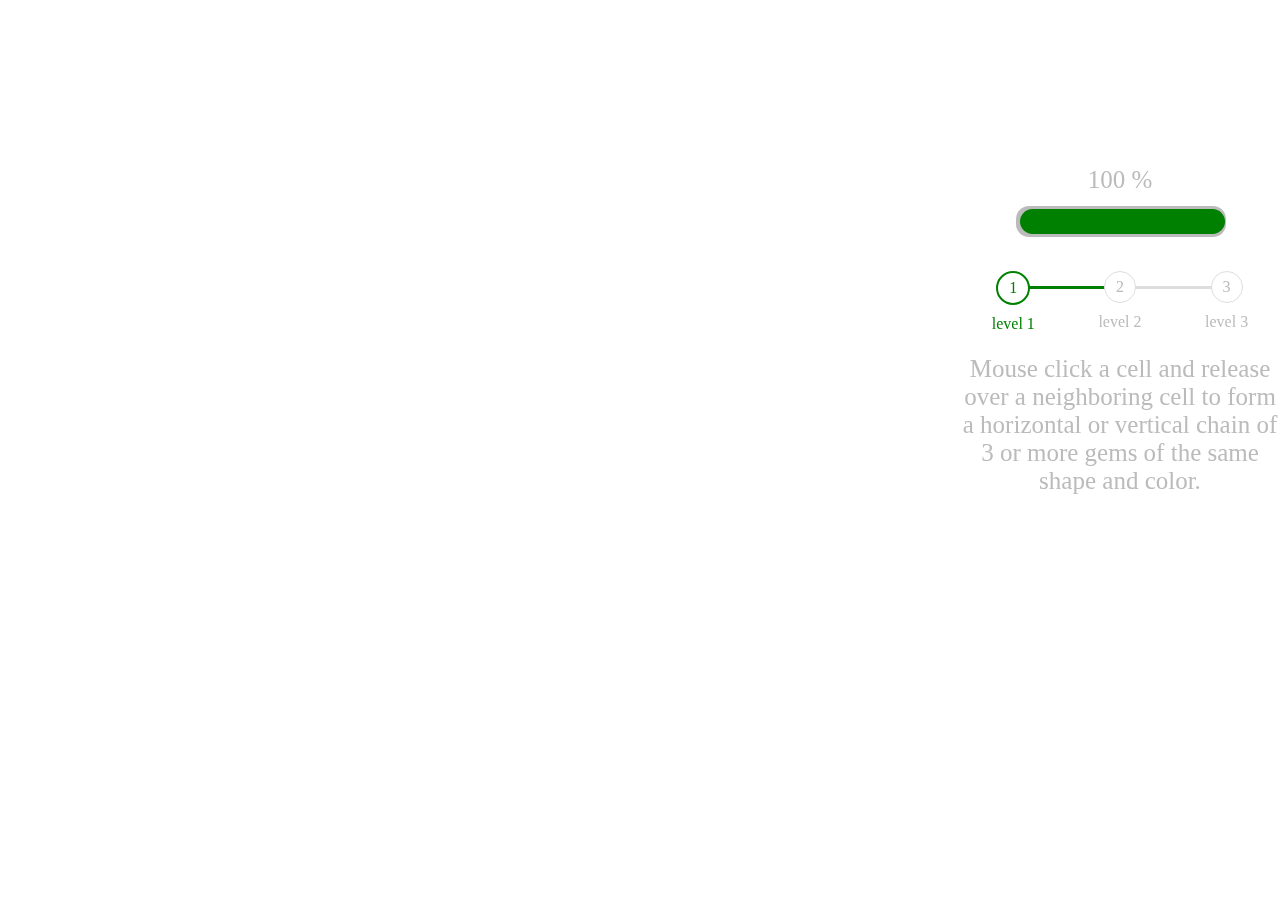
==== Src/index.html @ 78b96a9d "Megan Zhao's code" ====
<!DOCTYPE html>
<html>	
<head>
	<title>Gem Swap Game</title>
	<meta name="viewport" content="width=device-width, initial-scale=1" />
	<meta http-equiv="Content-Type" content="text/html; charset=utf-8" />
	<link rel="stylesheet" type="text/css" href="css/style.css" />
</head>

	<script src="../WebGLMath/js/Mat4.js"></script>
	<script src="../WebGLMath/js/Vec1.js"></script>
	<script src="../WebGLMath/js/Vec2.js"></script>
	<script src="../WebGLMath/js/Vec3.js"></script>
	<script src="../WebGLMath/js/Vec4.js"></script>
	<script src="../WebGLMath/js/Sampler2D.js"></script>
	<script src="../WebGLMath/js/SamplerCube.js"></script>
	<script src="../WebGLMath/js/VecArray.js"></script>
	<script src="../WebGLMath/js/Vec1Array.js"></script>
	<script src="../WebGLMath/js/Vec2Array.js"></script>
	<script src="../WebGLMath/js/Vec3Array.js"></script>
	<script src="../WebGLMath/js/Vec4Array.js"></script>
	<script src="../WebGLMath/js/Mat4Array.js"></script>
	<script src="../WebGLMath/js/Sampler2DArray.js"></script>
	<script src="../WebGLMath/js/SamplerCubeArray.js"></script>
	<script src="../WebGLMath/js/UniformReflectionFactories.js"></script>
	
<body>
	<div id="container">

	  <canvas id="canvas"></canvas>

	  <div id="plusScore"></div>

	  <div id="overlay">

  		
			<!-- score -->
  			<div id="scoreSection">Score&nbsp;:&nbsp;<span id="score"></span>/500</div>

	  		<!-- progress bar -->
		  	<div id="percentCount">100 %</div>
		  	<div id="plusTime"></div>
		  	<div class="progress-bar">
		  			<div id="progress"></div>
		  	</div>

  			<!-- swaps for level 2 -->
		  	<div id="swapsSection"><span id="swaps"></span>&nbsp; swaps left</div>

		  	<!-- level bar -->
		  	<div class="levelbar">
		  		<li class="active1">level 1</li>
		  		<li class="active2">level 2</li>
		  		<li class="active3">level 3</li>
		  	</div>
				<div id="percentCount"><br><br><br>Mouse click a cell and release over a neighboring cell to form a horizontal or vertical chain of 3 or more gems of the same shape and color.</div> 

	  </div>	
	  
	</div>
  
	<script src="js/keycodes.js"></script>
	<script src="js/Shader.js"></script>	
		<script src="js/shaders/idle_vs.essl"></script>
		<script src="js/shaders/solid_fs.essl"></script>
		<script src="js/shaders/change_fs.essl"></script>
		<script src="js/shaders/color_fs.essl"></script>
	<script src="js/Program.js"></script>
	<script src="js/QuadGeometry.js"></script>
	<script src="js/StarGeometry.js"></script>
	<script src="js/StarGeometry2.js"></script>
	<script src="js/HeartGeometry.js"></script>
	<script src="js/DiamondGeometry.js"></script>
	<script src="js/Scene.js"></script>
	<script src="js/App.js"></script>
	<script src="js/Material.js"></script>
	<script src="js/Mesh.js"></script>
	<script src="js/GameObject.js"></script>
	<script src="js/OrthoCamera.js"></script>

</body>
</html>
---- Src/css/style.css ----
*
	margin: 0;
	padding: 0;
}

body{
	background-image: url("http://jllsly.com/wallpapers/black-wallpaper-desktop-Is-Cool-Wallpapers.jpg");
}

#container {
    position: absolute;
	width: 100%;
	height: 100%;
	top: 0;
	left: 0;
	bottom: 0;
	right: 0;
    overflow: hidden;
    background-image: url("http://jllsly.com/wallpapers/black-wallpaper-desktop-Is-Cool-Wallpapers.jpg");
}


#scoreSection{
	text-align: center;	
	margin: 22px;
    color: #fff;
    font-size:28px;
}
#plusScore{
	position: absolute;
    top: 10%;
    z-index: 20;
	right: 4%;
	color: #fff;
    font-size:22px;
    opacity: 1;
}

#overlay{
	position: absolute;
    width: 25%;
    right: 0%;
    top: 10%;
    z-index: 20;
}

.button {
	position: absolute;
    right: 35%;
    margin-top: 100px;
    width: 110px; /* width of button */
    height: 50px; /* height of button */
    border-radius: 10px;
    font-size: 15px;
    background-color: green;
    border-color: green;
    color: #fff;
    opacity: 0.85;
}
.button:hover {
    background-color: #fff;
    border-color: #fff;
    color: green;
}
.button:focus {outline:0;}

#percentCount {
	height: 40px;
	color: #bbb;
    font-size:25px;
    text-align: center;
}
.progress-bar{
	position: fixed;
	right: 4.2%;
	width: 16%;
	height: 27px;
	padding-bottom: 1px;
	padding-top: 3px;
	padding-left: 4px;
	padding-right: 1px;
	background-color: #bbb;
	border-radius: 13px;}
#progress{
	width: 100%; /* Adjust with JavaScript */
	height: 25px;
	border-radius: 15px;
	background-color: green;
}

.levelbar{
	width: 100%
	padding-top: 65px;
	margin-top: 65px;
	counter-reset: level;
}
.levelbar li{
	color: #bbb;
	list-style-type: none;
	float: left;
	width: 33.33%;
	position: relative;
	text-align: center;
}
.levelbar li:before{
	content: counter(level);
	counter-increment: level;
	width: 30px;
	height: 30px;
	line-height: 30px;
	border: 1px solid #ddd;
	display: block;
	text-align: center;
	margin: 0 auto 10px auto;
	border-radius: 50%;
	background-color: white;
}
.levelbar li:after{
	content: "";
	position: absolute;
	width: 100%;
	height: 3px;
	background-color: #ddd;
	top: 15px;
	left: -50%;
	z-index: -1;
}
.levelbar li:first-child:after {
	content: none;
}
.levelbar li.active1{
	color: green;
}
.levelbar li.active1:before{
	border-color: green;
	border-width: 2px;
}
.levelbar li.active1 + li:after {
	background-color: green;
}

#swapsSection{
	font-size:25px;
	color: green;
	text-align: center;
	padding-top:  45px;
	display: none;
}

#canvas {
    position: absolute;
	width: 100%;
	height: 100%;
	top: 0;
	left: 0;
	bottom: 0;
	right: 0;
    z-index: 10;
    /*overflow: hidden;*/
}
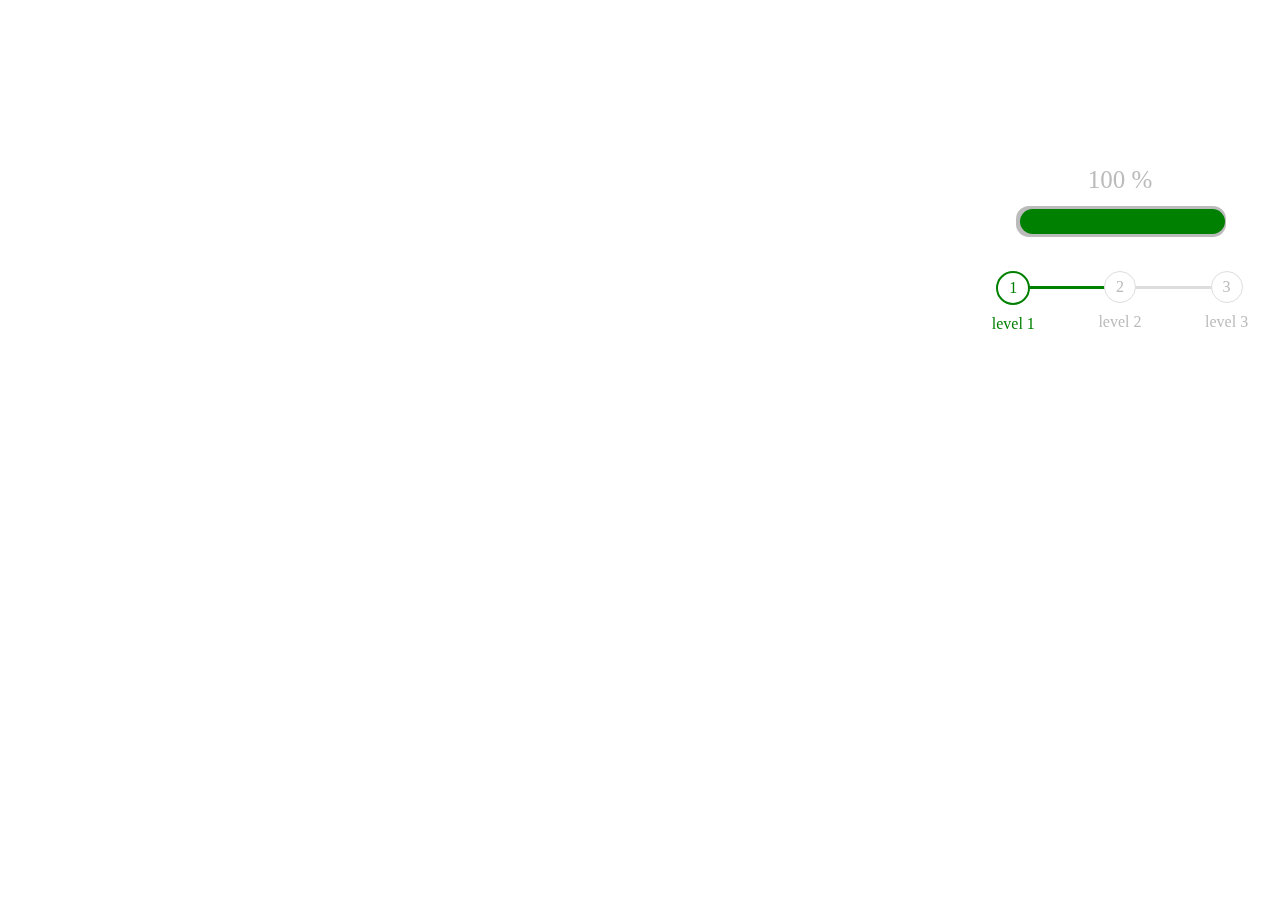
==== commit 87e6e8e9: "removed unnecessary scripts" ====
--- a/Src/index.html
+++ b/Src/index.html
@@ -1,5 +1,5 @@
 <!DOCTYPE html>
-<html>	
+<html>
 <head>
 	<title>Gem Swap Game</title>
 	<meta name="viewport" content="width=device-width, initial-scale=1" />
@@ -12,18 +12,9 @@
 	<script src="../WebGLMath/js/Vec2.js"></script>
 	<script src="../WebGLMath/js/Vec3.js"></script>
 	<script src="../WebGLMath/js/Vec4.js"></script>
-	<script src="../WebGLMath/js/Sampler2D.js"></script>
-	<script src="../WebGLMath/js/SamplerCube.js"></script>
-	<script src="../WebGLMath/js/VecArray.js"></script>
-	<script src="../WebGLMath/js/Vec1Array.js"></script>
-	<script src="../WebGLMath/js/Vec2Array.js"></script>
-	<script src="../WebGLMath/js/Vec3Array.js"></script>
-	<script src="../WebGLMath/js/Vec4Array.js"></script>
-	<script src="../WebGLMath/js/Mat4Array.js"></script>
-	<script src="../WebGLMath/js/Sampler2DArray.js"></script>
-	<script src="../WebGLMath/js/SamplerCubeArray.js"></script>
+
 	<script src="../WebGLMath/js/UniformReflectionFactories.js"></script>
-	
+
 <body>
 	<div id="container">
 
@@ -33,7 +24,7 @@
 
 	  <div id="overlay">
 
-  		
+
 			<!-- score -->
   			<div id="scoreSection">Score&nbsp;:&nbsp;<span id="score"></span>/500</div>
 
@@ -53,14 +44,14 @@
 		  		<li class="active2">level 2</li>
 		  		<li class="active3">level 3</li>
 		  	</div>
-				<div id="percentCount"><br><br><br>Mouse click a cell and release over a neighboring cell to form a horizontal or vertical chain of 3 or more gems of the same shape and color.</div> 
+				<div id="percentCount"><br></div>
 
-	  </div>	
-	  
+	  </div>
+
 	</div>
-  
+
 	<script src="js/keycodes.js"></script>
-	<script src="js/Shader.js"></script>	
+	<script src="js/Shader.js"></script>
 		<script src="js/shaders/idle_vs.essl"></script>
 		<script src="js/shaders/solid_fs.essl"></script>
 		<script src="js/shaders/change_fs.essl"></script>
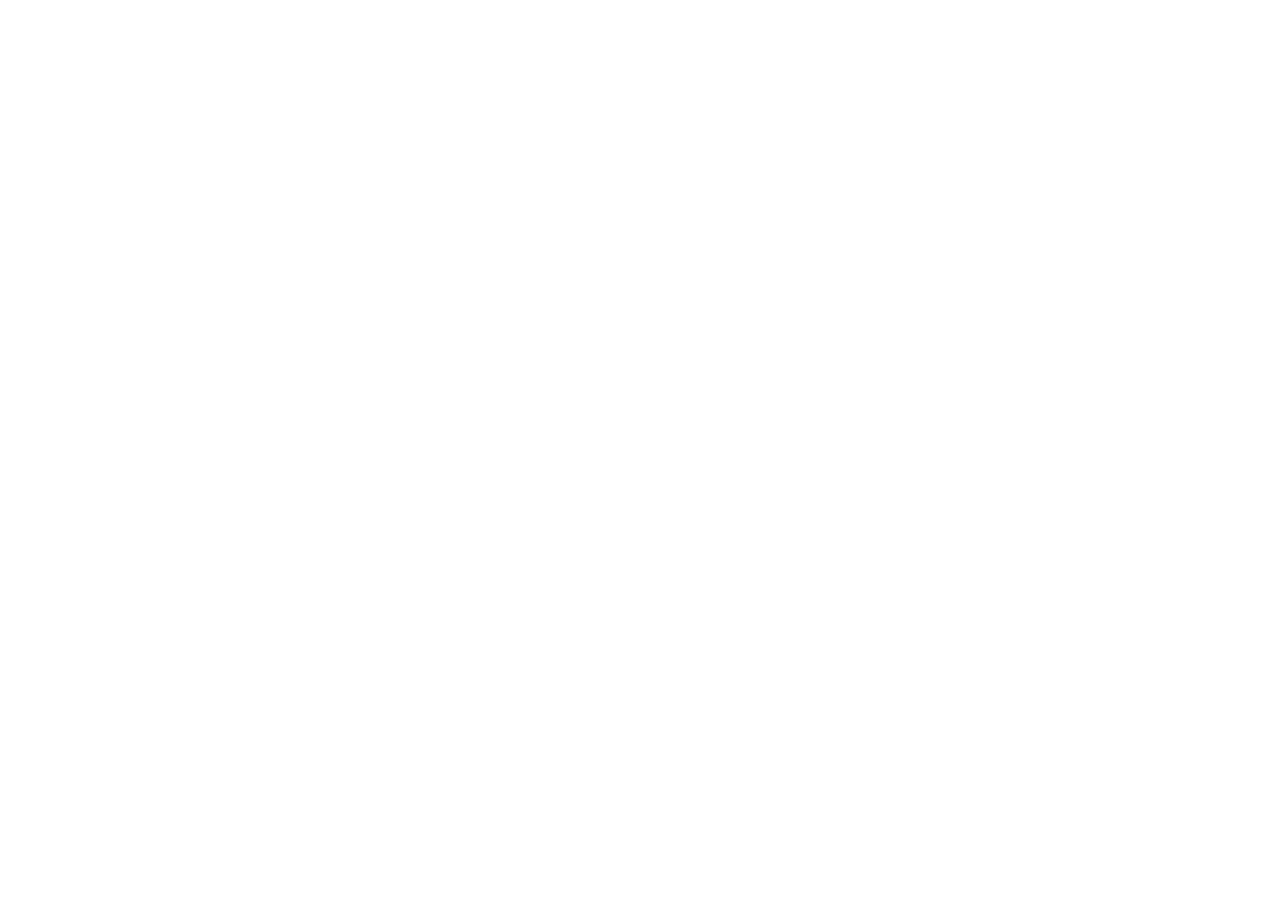
==== commit 9a2b4416: "made major improvements to code style & structure, simplified html" ====
--- a/Src/index.html
+++ b/Src/index.html
@@ -1,73 +1,58 @@
 <!DOCTYPE html>
 <html>
-<head>
-	<title>Gem Swap Game</title>
-	<meta name="viewport" content="width=device-width, initial-scale=1" />
-	<meta http-equiv="Content-Type" content="text/html; charset=utf-8" />
-	<link rel="stylesheet" type="text/css" href="css/style.css" />
-</head>
 
-	<script src="../WebGLMath/js/Mat4.js"></script>
-	<script src="../WebGLMath/js/Vec1.js"></script>
-	<script src="../WebGLMath/js/Vec2.js"></script>
-	<script src="../WebGLMath/js/Vec3.js"></script>
-	<script src="../WebGLMath/js/Vec4.js"></script>
+	<head>
 
-	<script src="../WebGLMath/js/UniformReflectionFactories.js"></script>
+		<title> webgl gemswap game | ait Budapest, fall 2018</title>
+		<meta name="viewport" content="width=device-width, initial-scale=1" />
+		<meta http-equiv="Content-Type" content="text/html; charset=utf-8" />
+		<link rel="stylesheet" type="text/css" href="css/style.css" />
 
-<body>
-	<div id="container">
+	</head>
 
-	  <canvas id="canvas"></canvas>
+	<!-- scripts -->
 
-	  <div id="plusScore"></div>
+	<!-- keycodes -->
+	<script src="js/keycodes.js"></script>
+	<!-- math -->
+	<script src="../math/js/Mat4.js"></script>
+	<script src="../math/js/Vec1.js"></script>
+	<script src="../math/js/Vec2.js"></script>
+	<script src="../math/js/Vec3.js"></script>
+	<script src="../math/js/Vec4.js"></script>
+	<script src="../math/js/UniformReflection.js"></script>
 
-	  <div id="overlay">
-
-
-			<!-- score -->
-  			<div id="scoreSection">Score&nbsp;:&nbsp;<span id="score"></span>/500</div>
-
-	  		<!-- progress bar -->
-		  	<div id="percentCount">100 %</div>
-		  	<div id="plusTime"></div>
-		  	<div class="progress-bar">
-		  			<div id="progress"></div>
-		  	</div>
-
-  			<!-- swaps for level 2 -->
-		  	<div id="swapsSection"><span id="swaps"></span>&nbsp; swaps left</div>
-
-		  	<!-- level bar -->
-		  	<div class="levelbar">
-		  		<li class="active1">level 1</li>
-		  		<li class="active2">level 2</li>
-		  		<li class="active3">level 3</li>
-		  	</div>
-				<div id="percentCount"><br></div>
-
-	  </div>
-
-	</div>
-
-	<script src="js/keycodes.js"></script>
+	<!-- shaders -->
 	<script src="js/Shader.js"></script>
 		<script src="js/shaders/idle_vs.essl"></script>
-		<script src="js/shaders/solid_fs.essl"></script>
 		<script src="js/shaders/change_fs.essl"></script>
 		<script src="js/shaders/color_fs.essl"></script>
+	<!-- program -->
 	<script src="js/Program.js"></script>
-	<script src="js/QuadGeometry.js"></script>
-	<script src="js/StarGeometry.js"></script>
-	<script src="js/StarGeometry2.js"></script>
-	<script src="js/HeartGeometry.js"></script>
-	<script src="js/DiamondGeometry.js"></script>
-	<script src="js/Scene.js"></script>
-	<script src="js/App.js"></script>
+	<!-- material, mesh -->
 	<script src="js/Material.js"></script>
 	<script src="js/Mesh.js"></script>
+	<!-- geomteries -->
+	<script src="js/g/QuadGeometry.js"></script>
+	<script src="js/g/StarGeometry.js"></script>
+	<script src="js/g/StarGeometry2.js"></script>
+	<script src="js/g/HeartGeometry.js"></script>
+	<script src="js/g/DiamondGeometry.js"></script>
+	<!-- game object -->
 	<script src="js/GameObject.js"></script>
+	<!-- camera, scene -->
 	<script src="js/OrthoCamera.js"></script>
+	<script src="js/Scene.js"></script>
+	<!-- app -->
+	<script src="js/App.js"></script>
 
-</body>
+	<body>
+
+		<div id="container">
+			<canvas id="canvas"></canvas>
+			<div id="overlay"></div>
+		</div>
+		
+	</body>
+
 </html>
